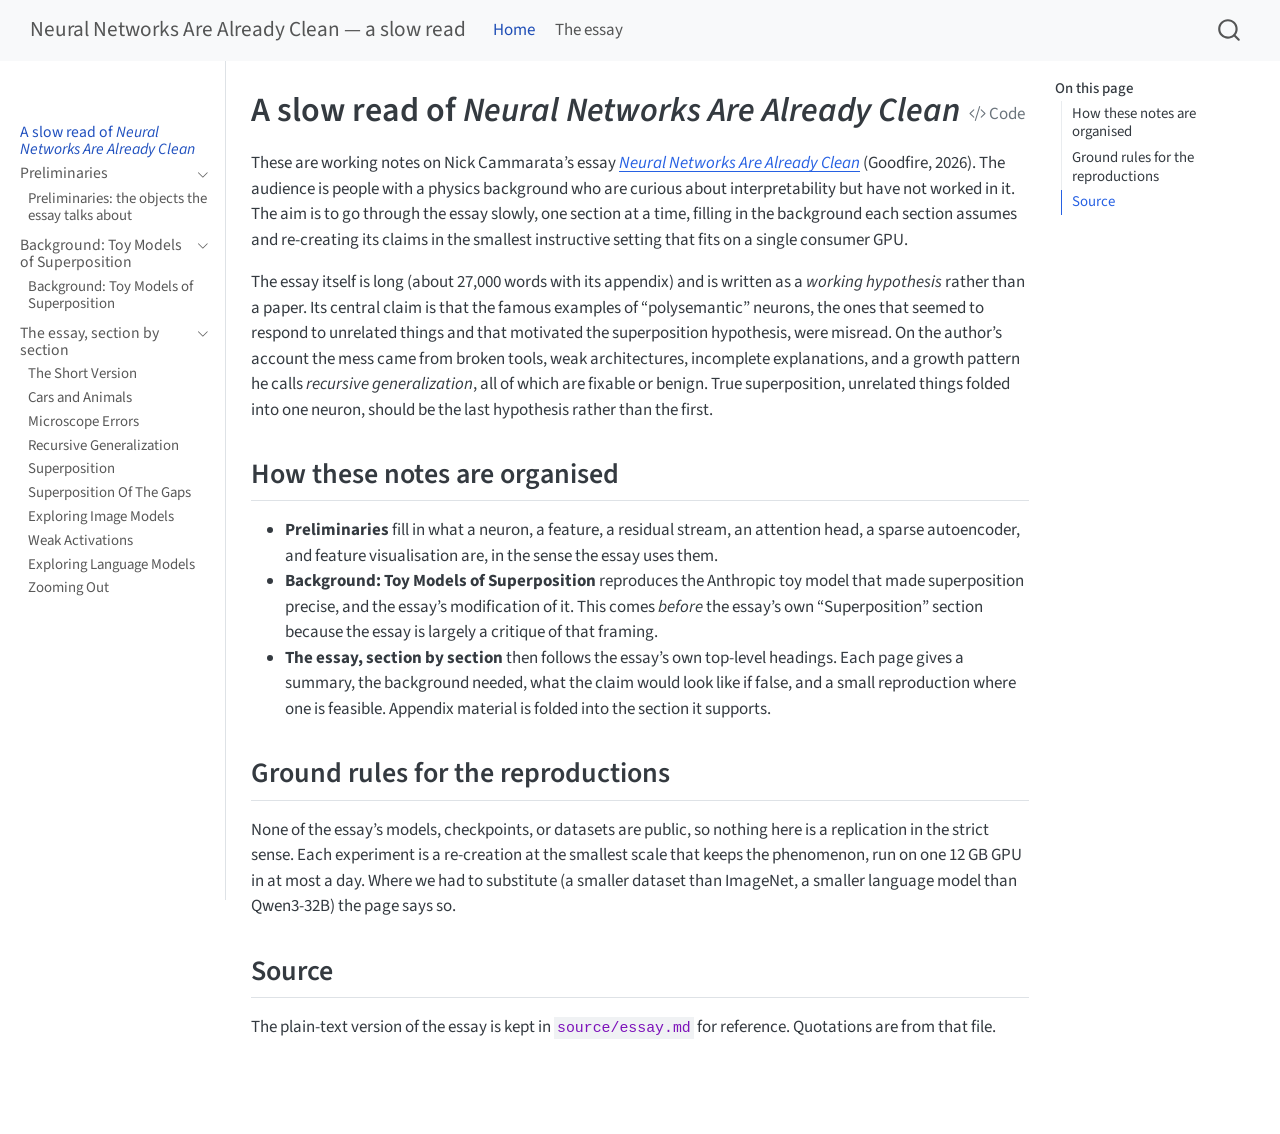
==== index.html @ 5f305f11 "Built site for gh-pages" ====
<!DOCTYPE html>
<html xmlns="http://www.w3.org/1999/xhtml" lang="en" xml:lang="en"><head>

<meta charset="utf-8">
<meta name="generator" content="quarto-1.10.19">

<meta name="viewport" content="width=device-width, initial-scale=1.0, user-scalable=yes">


<title>A slow read of Neural Networks Are Already Clean – Neural Networks Are Already Clean — a slow read</title>
<style>
/* Default styles provided by pandoc.
** See https://pandoc.org/MANUAL.html#variables-for-html for config info.
*/
span.smallcaps{font-variant: small-caps;}
div.columns{display: flex; gap: 1.5em;}
div.column{flex: auto;}
@media screen {
div.columns{gap: min(4vw, 1.5em);}
div.column{overflow-x: auto;}
}
div.hanging-indent{margin-left: 1.5em; text-indent: -1.5em;}
ul.task-list{list-style: none;}
ul.task-list li input[type="checkbox"] {
  width: 0.8em;
  margin: 0 0.8em 0.2em -1em; /* quarto-specific, see https://github.com/quarto-dev/quarto-cli/issues/4556 */ 
  vertical-align: middle;
}
/* CSS for syntax highlighting */
html { -webkit-text-size-adjust: 100%; }
pre > code.sourceCode { white-space: pre; position: relative; }
pre > code.sourceCode > span { display: inline-block; line-height: 1.25; }
pre > code.sourceCode > span:empty { height: 1.2em; }
.sourceCode { overflow: visible; }
code.sourceCode > span { color: inherit; text-decoration: inherit; }
div.sourceCode { margin: 1em 0; }
pre.sourceCode { margin: 0; }
@media screen {
div.sourceCode { overflow: auto; }
}
@media print {
pre > code.sourceCode { white-space: pre-wrap; }
pre > code.sourceCode > span { text-indent: -5em; padding-left: 5em; }
}
pre.numberSource code
  { counter-reset: source-line 0; }
pre.numberSource code > span
  { position: relative; left: -4em; counter-increment: source-line; }
pre.numberSource code > span > a:first-child::before
  { content: counter(source-line);
    position: relative; left: -1em; text-align: right; vertical-align: baseline;
    border: none; display: inline-block;
    -webkit-touch-callout: none; -webkit-user-select: none;
    -khtml-user-select: none; -moz-user-select: none;
    -ms-user-select: none; user-select: none;
    padding: 0 4px; width: 4em;
  }
pre.numberSource { margin-left: 3em;  padding-left: 4px; }
div.sourceCode
  {   }
@media screen {
pre > code.sourceCode > span > a:first-child::before { text-decoration: underline; }
}
</style>


<script src="site_libs/quarto-nav/quarto-nav.js"></script>
<script src="site_libs/quarto-nav/headroom.min.js"></script>
<script src="site_libs/clipboard/clipboard.min.js"></script>
<script src="site_libs/quarto-search/autocomplete.umd.js"></script>
<script src="site_libs/quarto-search/fuse.min.js"></script>
<script src="site_libs/quarto-search/quarto-search.js"></script>
<meta name="quarto:offset" content="./">
<script src="site_libs/quarto-html/quarto.js" type="module"></script>
<script src="site_libs/quarto-html/tabsets/tabsets.js" type="module"></script>
<script src="site_libs/quarto-html/popper.min.js"></script>
<script src="site_libs/quarto-html/tippy.umd.min.js"></script>
<script src="site_libs/quarto-html/anchor.min.js"></script>
<link href="site_libs/quarto-html/tippy.css" rel="stylesheet">
<link href="site_libs/quarto-html/quarto-syntax-highlighting-bf27225e3a48a9273f3daa8f8e829971.css" rel="stylesheet" id="quarto-text-highlighting-styles">
<script src="site_libs/bootstrap/bootstrap.min.js"></script>
<link href="site_libs/bootstrap/bootstrap-icons.css" rel="stylesheet">
<link href="site_libs/bootstrap/bootstrap-27d0aecb2de0abaf2c1b0e6b7abd202f.min.css" rel="stylesheet" append-hash="true" id="quarto-bootstrap" data-mode="light">
<script id="quarto-search-options" type="application/json">{
  "location": "navbar",
  "copy-button": false,
  "collapse-after": 3,
  "panel-placement": "end",
  "type": "overlay",
  "limit": 50,
  "keyboard-shortcut": [
    "f",
    "/",
    "s"
  ],
  "show-item-context": false,
  "language": {
    "search-no-results-text": "No results",
    "search-matching-documents-text": "matching documents",
    "search-copy-link-title": "Copy link to search",
    "search-hide-matches-text": "Hide additional matches",
    "search-more-match-text": "more match in this document",
    "search-more-matches-text": "more matches in this document",
    "search-clear-button-title": "Clear",
    "search-text-placeholder": "",
    "search-detached-cancel-button-title": "Cancel",
    "search-submit-button-title": "Submit",
    "search-label": "Search"
  }
}</script>


</head>

<body class="nav-sidebar docked nav-fixed quarto-light">

<div id="quarto-search-results"></div>
  <header id="quarto-header" class="headroom fixed-top">
    <nav class="navbar navbar-expand-lg " data-bs-theme="dark">
      <div class="navbar-container container-fluid">
      <div class="navbar-brand-container mx-auto">
    <a class="navbar-brand" href="./index.html">
    <span class="navbar-title">Neural Networks Are Already Clean — a slow read</span>
    </a>
  </div>
            <div id="quarto-search" class="" title="Search"></div>
          <button class="navbar-toggler" type="button" data-bs-toggle="collapse" data-bs-target="#navbarCollapse" aria-controls="navbarCollapse" role="menu" aria-expanded="false" aria-label="Toggle navigation" onclick="if (window.quartoToggleHeadroom) { window.quartoToggleHeadroom(); }">
  <span class="navbar-toggler-icon"></span>
</button>
          <div class="collapse navbar-collapse" id="navbarCollapse">
            <ul class="navbar-nav navbar-nav-scroll me-auto">
  <li class="nav-item">
    <a class="nav-link active" href="./index.html" aria-current="page"> 
<span class="menu-text">Home</span></a>
  </li>  
  <li class="nav-item">
    <a class="nav-link" href="https://already-clean.goodfire.com/"> 
<span class="menu-text">The essay</span></a>
  </li>  
</ul>
          </div> <!-- /navcollapse -->
            <div class="quarto-navbar-tools">
</div>
      </div> <!-- /container-fluid -->
    </nav>
  <nav class="quarto-secondary-nav">
    <div class="container-fluid d-flex">
      <button type="button" class="quarto-btn-toggle btn" data-bs-toggle="collapse" role="button" data-bs-target=".quarto-sidebar-collapse-item" aria-controls="quarto-sidebar" aria-expanded="false" aria-label="Toggle sidebar navigation" onclick="if (window.quartoToggleHeadroom) { window.quartoToggleHeadroom(); }">
        <i class="bi bi-layout-text-sidebar-reverse"></i>
      </button>
        <nav class="quarto-page-breadcrumbs" aria-label="breadcrumb"><ol class="breadcrumb"><li class="breadcrumb-item"><a href="./index.html">A slow read of <em>Neural Networks Are Already Clean</em></a></li></ol></nav>
        <a class="flex-grow-1" role="navigation" data-bs-toggle="collapse" data-bs-target=".quarto-sidebar-collapse-item" aria-controls="quarto-sidebar" aria-expanded="false" aria-label="Toggle sidebar navigation" onclick="if (window.quartoToggleHeadroom) { window.quartoToggleHeadroom(); }">      
        </a>
      <button type="button" class="btn quarto-search-button" aria-label="Search" onclick="window.quartoOpenSearch();">
        <i class="bi bi-search"></i>
      </button>
    </div>
  </nav>
</header>
<!-- content -->
<div id="quarto-content" class="quarto-container page-columns page-rows-contents page-layout-article page-navbar">
<!-- sidebar -->
  <nav id="quarto-sidebar" class="sidebar collapse collapse-horizontal quarto-sidebar-collapse-item sidebar-navigation docked overflow-auto">
        <div class="mt-2 flex-shrink-0 align-items-center">
        <div class="sidebar-search">
        <div id="quarto-search" class="" title="Search"></div>
        </div>
        </div>
    <div class="sidebar-menu-container"> 
    <ul class="list-unstyled mt-1">
        <li class="sidebar-item">
  <div class="sidebar-item-container"> 
  <a href="./index.html" class="sidebar-item-text sidebar-link active">
 <span class="menu-text">A slow read of <em>Neural Networks Are Already Clean</em></span></a>
  </div>
</li>
        <li class="sidebar-item sidebar-item-section">
      <div class="sidebar-item-container"> 
            <a class="sidebar-item-text sidebar-link text-start" data-bs-toggle="collapse" data-bs-target="#quarto-sidebar-section-1" role="navigation" aria-expanded="true">
 <span class="menu-text">Preliminaries</span></a>
          <a class="sidebar-item-toggle text-start" data-bs-toggle="collapse" data-bs-target="#quarto-sidebar-section-1" role="navigation" aria-expanded="true" aria-label="Toggle section">
            <i class="bi bi-chevron-right ms-2"></i>
          </a> 
      </div>
      <ul id="quarto-sidebar-section-1" class="collapse list-unstyled sidebar-section depth1 show">  
          <li class="sidebar-item">
  <div class="sidebar-item-container"> 
  <a href="./00-preliminaries/index.html" class="sidebar-item-text sidebar-link">
 <span class="menu-text">Preliminaries: the objects the essay talks about</span></a>
  </div>
</li>
      </ul>
  </li>
        <li class="sidebar-item sidebar-item-section">
      <div class="sidebar-item-container"> 
            <a class="sidebar-item-text sidebar-link text-start" data-bs-toggle="collapse" data-bs-target="#quarto-sidebar-section-2" role="navigation" aria-expanded="true">
 <span class="menu-text">Background: Toy Models of Superposition</span></a>
          <a class="sidebar-item-toggle text-start" data-bs-toggle="collapse" data-bs-target="#quarto-sidebar-section-2" role="navigation" aria-expanded="true" aria-label="Toggle section">
            <i class="bi bi-chevron-right ms-2"></i>
          </a> 
      </div>
      <ul id="quarto-sidebar-section-2" class="collapse list-unstyled sidebar-section depth1 show">  
          <li class="sidebar-item">
  <div class="sidebar-item-container"> 
  <a href="./01-toy-models-of-superposition/index.html" class="sidebar-item-text sidebar-link">
 <span class="menu-text">Background: Toy Models of Superposition</span></a>
  </div>
</li>
      </ul>
  </li>
        <li class="sidebar-item sidebar-item-section">
      <div class="sidebar-item-container"> 
            <a class="sidebar-item-text sidebar-link text-start" data-bs-toggle="collapse" data-bs-target="#quarto-sidebar-section-3" role="navigation" aria-expanded="true">
 <span class="menu-text">The essay, section by section</span></a>
          <a class="sidebar-item-toggle text-start" data-bs-toggle="collapse" data-bs-target="#quarto-sidebar-section-3" role="navigation" aria-expanded="true" aria-label="Toggle section">
            <i class="bi bi-chevron-right ms-2"></i>
          </a> 
      </div>
      <ul id="quarto-sidebar-section-3" class="collapse list-unstyled sidebar-section depth1 show">  
          <li class="sidebar-item">
  <div class="sidebar-item-container"> 
  <a href="./02-the-short-version/index.html" class="sidebar-item-text sidebar-link">
 <span class="menu-text">The Short Version</span></a>
  </div>
</li>
          <li class="sidebar-item">
  <div class="sidebar-item-container"> 
  <a href="./03-cars-and-animals/index.html" class="sidebar-item-text sidebar-link">
 <span class="menu-text">Cars and Animals</span></a>
  </div>
</li>
          <li class="sidebar-item">
  <div class="sidebar-item-container"> 
  <a href="./04-microscope-errors/index.html" class="sidebar-item-text sidebar-link">
 <span class="menu-text">Microscope Errors</span></a>
  </div>
</li>
          <li class="sidebar-item">
  <div class="sidebar-item-container"> 
  <a href="./05-recursive-generalization/index.html" class="sidebar-item-text sidebar-link">
 <span class="menu-text">Recursive Generalization</span></a>
  </div>
</li>
          <li class="sidebar-item">
  <div class="sidebar-item-container"> 
  <a href="./06-superposition/index.html" class="sidebar-item-text sidebar-link">
 <span class="menu-text">Superposition</span></a>
  </div>
</li>
          <li class="sidebar-item">
  <div class="sidebar-item-container"> 
  <a href="./07-superposition-of-the-gaps/index.html" class="sidebar-item-text sidebar-link">
 <span class="menu-text">Superposition Of The Gaps</span></a>
  </div>
</li>
          <li class="sidebar-item">
  <div class="sidebar-item-container"> 
  <a href="./08-exploring-image-models/index.html" class="sidebar-item-text sidebar-link">
 <span class="menu-text">Exploring Image Models</span></a>
  </div>
</li>
          <li class="sidebar-item">
  <div class="sidebar-item-container"> 
  <a href="./09-weak-activations/index.html" class="sidebar-item-text sidebar-link">
 <span class="menu-text">Weak Activations</span></a>
  </div>
</li>
          <li class="sidebar-item">
  <div class="sidebar-item-container"> 
  <a href="./10-exploring-language-models/index.html" class="sidebar-item-text sidebar-link">
 <span class="menu-text">Exploring Language Models</span></a>
  </div>
</li>
          <li class="sidebar-item">
  <div class="sidebar-item-container"> 
  <a href="./11-zooming-out/index.html" class="sidebar-item-text sidebar-link">
 <span class="menu-text">Zooming Out</span></a>
  </div>
</li>
      </ul>
  </li>
    </ul>
    </div>
</nav>
<div id="quarto-sidebar-glass" class="quarto-sidebar-collapse-item" data-bs-toggle="collapse" data-bs-target=".quarto-sidebar-collapse-item"></div>
<!-- margin-sidebar -->
    <div id="quarto-margin-sidebar" class="sidebar margin-sidebar">
        <nav id="TOC" role="doc-toc" class="toc-active">
    <h2 id="toc-title">On this page</h2>
   
  <ul>
  <li><a href="#how-these-notes-are-organised" id="toc-how-these-notes-are-organised" class="nav-link active" data-scroll-target="#how-these-notes-are-organised">How these notes are organised</a></li>
  <li><a href="#ground-rules-for-the-reproductions" id="toc-ground-rules-for-the-reproductions" class="nav-link" data-scroll-target="#ground-rules-for-the-reproductions">Ground rules for the reproductions</a></li>
  <li><a href="#source" id="toc-source" class="nav-link" data-scroll-target="#source">Source</a></li>
  </ul>
</nav>
    </div>
<!-- main -->
<main class="content" id="quarto-document-content">

<header id="title-block-header" class="quarto-title-block default">
<div class="quarto-title">
<div class="quarto-title-block"><div><h1 class="title">A slow read of <em>Neural Networks Are Already Clean</em></h1><button type="button" class="btn code-tools-button" id="quarto-code-tools-source"><i class="bi"></i> Code</button></div></div>
</div>



<div class="quarto-title-meta">

    
  
    
  </div>
  


</header>


<p>These are working notes on Nick Cammarata’s essay <a href="https://already-clean.goodfire.com/"><em>Neural Networks Are Already Clean</em></a> (Goodfire, 2026). The audience is people with a physics background who are curious about interpretability but have not worked in it. The aim is to go through the essay slowly, one section at a time, filling in the background each section assumes and re-creating its claims in the smallest instructive setting that fits on a single consumer GPU.</p>
<p>The essay itself is long (about 27,000 words with its appendix) and is written as a <em>working hypothesis</em> rather than a paper. Its central claim is that the famous examples of “polysemantic” neurons, the ones that seemed to respond to unrelated things and that motivated the superposition hypothesis, were misread. On the author’s account the mess came from broken tools, weak architectures, incomplete explanations, and a growth pattern he calls <em>recursive generalization</em>, all of which are fixable or benign. True superposition, unrelated things folded into one neuron, should be the last hypothesis rather than the first.</p>
<section id="how-these-notes-are-organised" class="level2">
<h2 class="anchored" data-anchor-id="how-these-notes-are-organised">How these notes are organised</h2>
<ul>
<li><strong>Preliminaries</strong> fill in what a neuron, a feature, a residual stream, an attention head, a sparse autoencoder, and feature visualisation are, in the sense the essay uses them.</li>
<li><strong>Background: Toy Models of Superposition</strong> reproduces the Anthropic toy model that made superposition precise, and the essay’s modification of it. This comes <em>before</em> the essay’s own “Superposition” section because the essay is largely a critique of that framing.</li>
<li><strong>The essay, section by section</strong> then follows the essay’s own top-level headings. Each page gives a summary, the background needed, what the claim would look like if false, and a small reproduction where one is feasible. Appendix material is folded into the section it supports.</li>
</ul>
</section>
<section id="ground-rules-for-the-reproductions" class="level2">
<h2 class="anchored" data-anchor-id="ground-rules-for-the-reproductions">Ground rules for the reproductions</h2>
<p>None of the essay’s models, checkpoints, or datasets are public, so nothing here is a replication in the strict sense. Each experiment is a re-creation at the smallest scale that keeps the phenomenon, run on one 12 GB GPU in at most a day. Where we had to substitute (a smaller dataset than ImageNet, a smaller language model than Qwen3-32B) the page says so.</p>
</section>
<section id="source" class="level2">
<h2 class="anchored" data-anchor-id="source">Source</h2>
<p>The plain-text version of the essay is kept in <code>source/essay.md</code> for reference. Quotations are from that file.</p>


<!-- -->

</section>

</main> <!-- /main -->
<script id="quarto-html-after-body" type="application/javascript">
  window.document.addEventListener("DOMContentLoaded", function (event) {
    const icon = "";
    const anchorJS = new window.AnchorJS();
    anchorJS.options = {
      placement: 'right',
      icon: icon
    };
    anchorJS.add('.anchored');
    const isCodeAnnotation = (el) => {
      for (const clz of el.classList) {
        if (clz.startsWith('code-annotation-')) {                     
          return true;
        }
      }
      return false;
    }
    const onCopySuccess = function(e) {
      // button target
      const button = e.trigger;
      // don't keep focus
      button.blur();
      // flash "checked"
      button.classList.add('code-copy-button-checked');
      var currentTitle = button.getAttribute("title");
      button.setAttribute("title", "Copied!");
      let tooltip;
      if (window.bootstrap) {
        button.setAttribute("data-bs-toggle", "tooltip");
        button.setAttribute("data-bs-placement", "left");
        button.setAttribute("data-bs-title", "Copied!");
        tooltip = new bootstrap.Tooltip(button, 
          { trigger: "manual", 
            customClass: "code-copy-button-tooltip",
            offset: [0, -8]});
        tooltip.show();    
      }
      setTimeout(function() {
        if (tooltip) {
          tooltip.hide();
          button.removeAttribute("data-bs-title");
          button.removeAttribute("data-bs-toggle");
          button.removeAttribute("data-bs-placement");
        }
        button.setAttribute("title", currentTitle);
        button.classList.remove('code-copy-button-checked');
      }, 1000);
      // clear code selection
      e.clearSelection();
    }
    const getTextToCopy = function(trigger) {
      const outerScaffold = trigger.parentElement.cloneNode(true);
      const codeEl = outerScaffold.querySelector('code');
      for (const childEl of codeEl.children) {
        if (isCodeAnnotation(childEl)) {
          childEl.remove();
        }
      }
      return codeEl.innerText;
    }
    const clipboard = new window.ClipboardJS('.code-copy-button:not([data-in-quarto-modal])', {
      text: getTextToCopy
    });
    clipboard.on('success', onCopySuccess);
    if (window.document.getElementById('quarto-embedded-source-code-modal')) {
      const clipboardModal = new window.ClipboardJS('.code-copy-button[data-in-quarto-modal]', {
        text: getTextToCopy,
        container: window.document.getElementById('quarto-embedded-source-code-modal')
      });
      clipboardModal.on('success', onCopySuccess);
    }
    const viewSource = window.document.getElementById('quarto-view-source') ||
                       window.document.getElementById('quarto-code-tools-source');
    if (viewSource) {
      const sourceUrl = viewSource.getAttribute("data-quarto-source-url");
      viewSource.addEventListener("click", function(e) {
        if (sourceUrl) {
          // rstudio viewer pane
          if (/\bcapabilities=\b/.test(window.location)) {
            window.open(sourceUrl);
          } else {
            window.location.href = sourceUrl;
          }
        } else {
          const modal = new bootstrap.Modal(document.getElementById('quarto-embedded-source-code-modal'));
          modal.show();
        }
        return false;
      });
    }
    function toggleCodeHandler(show) {
      return function(e) {
        const cellDetails = window.document.querySelectorAll(".cell details.code-fold");
        for (let i=0; i<cellDetails.length; i++) {
          const details = cellDetails[i];
          if (show) {
            details.open = true;
          } else {
            details.removeAttribute("open");
          }
        }
        const cellCodeDivs = window.document.querySelectorAll(".cell div.sourceCode.cell-code");
        const fromCls = show ? "hidden" : "unhidden";
        const toCls = show ? "unhidden" : "hidden";
        for (let i=0; i<cellCodeDivs.length; i++) {
          const codeDiv = cellCodeDivs[i];
          if (codeDiv.classList.contains(fromCls)) {
            codeDiv.classList.remove(fromCls);
            codeDiv.classList.add(toCls);
          } 
        }
        return false;
      }
    }
    const hideAllCode = window.document.getElementById("quarto-hide-all-code");
    if (hideAllCode) {
      hideAllCode.addEventListener("click", toggleCodeHandler(false));
    }
    const showAllCode = window.document.getElementById("quarto-show-all-code");
    if (showAllCode) {
      showAllCode.addEventListener("click", toggleCodeHandler(true));
    }
      var localhostRegex = new RegExp(/^(?:http|https):\/\/localhost\:?[0-9]*\//);
      var mailtoRegex = new RegExp(/^mailto:/);
        var filterRegex = new RegExp("https:\/\/physicsmonkey\.github\.io\/neurons-clean\/");
      var isInternal = (href) => {
          return filterRegex.test(href) || localhostRegex.test(href) || mailtoRegex.test(href);
      }
      // Inspect non-navigation links and adorn them if external
     var links = window.document.querySelectorAll('a[href]:not(.nav-link):not(.navbar-brand):not(.toc-action):not(.sidebar-link):not(.sidebar-item-toggle):not(.pagination-link):not(.no-external):not([aria-hidden]):not(.dropdown-item):not(.quarto-navigation-tool):not(.about-link)');
      for (var i=0; i<links.length; i++) {
        const link = links[i];
        if (!isInternal(link.href)) {
          // undo the damage that might have been done by quarto-nav.js in the case of
          // links that we want to consider external
          if (link.dataset.originalHref !== undefined) {
            link.href = link.dataset.originalHref;
          }
        }
      }
    function tippyHover(el, contentFn, onTriggerFn, onUntriggerFn) {
      const config = {
        allowHTML: true,
        maxWidth: 500,
        delay: 100,
        arrow: false,
        appendTo: function(el) {
            return el.parentElement;
        },
        interactive: true,
        interactiveBorder: 10,
        theme: 'quarto',
        placement: 'bottom-start',
      };
      if (contentFn) {
        config.content = contentFn;
      }
      if (onTriggerFn) {
        config.onTrigger = onTriggerFn;
      }
      if (onUntriggerFn) {
        config.onUntrigger = onUntriggerFn;
      }
      window.tippy(el, config); 
    }
    const noterefs = window.document.querySelectorAll('a[role="doc-noteref"]');
    for (var i=0; i<noterefs.length; i++) {
      const ref = noterefs[i];
      tippyHover(ref, function() {
        // use id or data attribute instead here
        let href = ref.getAttribute('data-footnote-href') || ref.getAttribute('href');
        try { href = new URL(href).hash; } catch {}
        const id = href.replace(/^#\/?/, "");
        const note = window.document.getElementById(id);
        if (note) {
          return note.innerHTML;
        } else {
          return "";
        }
      });
    }
    const xrefs = window.document.querySelectorAll('a.quarto-xref');
    const processXRef = (id, note) => {
      // Strip column container classes
      const stripColumnClz = (el) => {
        el.classList.remove("page-full", "page-columns");
        if (el.children) {
          for (const child of el.children) {
            stripColumnClz(child);
          }
        }
      }
      stripColumnClz(note)
      if (id === null || id.startsWith('sec-')) {
        // Special case sections, only their first couple elements
        const container = document.createElement("div");
        if (note.children && note.children.length > 2) {
          container.appendChild(note.children[0].cloneNode(true));
          for (let i = 1; i < note.children.length; i++) {
            const child = note.children[i];
            if (child.tagName === "P" && child.innerText === "") {
              continue;
            } else {
              container.appendChild(child.cloneNode(true));
              break;
            }
          }
          if (window.Quarto?.typesetMath) {
            window.Quarto.typesetMath(container);
          }
          return container.innerHTML
        } else {
          if (window.Quarto?.typesetMath) {
            window.Quarto.typesetMath(note);
          }
          return note.innerHTML;
        }
      } else {
        // Remove any anchor links if they are present
        const anchorLink = note.querySelector('a.anchorjs-link');
        if (anchorLink) {
          anchorLink.remove();
        }
        if (window.Quarto?.typesetMath) {
          window.Quarto.typesetMath(note);
        }
        if (note.classList.contains("callout")) {
          return note.outerHTML;
        } else {
          return note.innerHTML;
        }
      }
    }
    for (var i=0; i<xrefs.length; i++) {
      const xref = xrefs[i];
      tippyHover(xref, undefined, function(instance) {
        instance.disable();
        let url = xref.getAttribute('href');
        let hash = undefined; 
        if (url.startsWith('#')) {
          hash = url;
        } else {
          try { hash = new URL(url).hash; } catch {}
        }
        if (hash) {
          const id = hash.replace(/^#\/?/, "");
          const note = window.document.getElementById(id);
          if (note !== null) {
            try {
              const html = processXRef(id, note.cloneNode(true));
              instance.setContent(html);
            } finally {
              instance.enable();
              instance.show();
            }
          } else {
            // See if we can fetch this
            fetch(url.split('#')[0])
            .then(res => res.text())
            .then(html => {
              const parser = new DOMParser();
              const htmlDoc = parser.parseFromString(html, "text/html");
              const note = htmlDoc.getElementById(id);
              if (note !== null) {
                const html = processXRef(id, note);
                instance.setContent(html);
              } 
            }).finally(() => {
              instance.enable();
              instance.show();
            });
          }
        } else {
          // See if we can fetch a full url (with no hash to target)
          // This is a special case and we should probably do some content thinning / targeting
          fetch(url)
          .then(res => res.text())
          .then(html => {
            const parser = new DOMParser();
            const htmlDoc = parser.parseFromString(html, "text/html");
            const note = htmlDoc.querySelector('main.content');
            if (note !== null) {
              // This should only happen for chapter cross references
              // (since there is no id in the URL)
              // remove the first header
              if (note.children.length > 0 && note.children[0].tagName === "HEADER") {
                note.children[0].remove();
              }
              const html = processXRef(null, note);
              instance.setContent(html);
            } 
          }).finally(() => {
            instance.enable();
            instance.show();
          });
        }
      }, function(instance) {
      });
    }
        let selectedAnnoteEl;
        const selectorForAnnotation = ( cell, annotation) => {
          let cellAttr = 'data-code-cell="' + cell + '"';
          let lineAttr = 'data-code-annotation="' +  annotation + '"';
          const selector = 'span[' + cellAttr + '][' + lineAttr + ']';
          return selector;
        }
        const selectCodeLines = (annoteEl) => {
          const doc = window.document;
          const targetCell = annoteEl.getAttribute("data-target-cell");
          const targetAnnotation = annoteEl.getAttribute("data-target-annotation");
          const annoteSpan = window.document.querySelector(selectorForAnnotation(targetCell, targetAnnotation));
          const lines = annoteSpan.getAttribute("data-code-lines").split(",");
          const lineIds = lines.map((line) => {
            return targetCell + "-" + line;
          })
          let top = null;
          let height = null;
          let parent = null;
          if (lineIds.length > 0) {
              //compute the position of the single el (top and bottom and make a div)
              const el = window.document.getElementById(lineIds[0]);
              top = el.offsetTop;
              height = el.offsetHeight;
              parent = el.parentElement.parentElement;
            if (lineIds.length > 1) {
              const lastEl = window.document.getElementById(lineIds[lineIds.length - 1]);
              const bottom = lastEl.offsetTop + lastEl.offsetHeight;
              height = bottom - top;
            }
            if (top !== null && height !== null && parent !== null) {
              // cook up a div (if necessary) and position it 
              let div = window.document.getElementById("code-annotation-line-highlight");
              if (div === null) {
                div = window.document.createElement("div");
                div.setAttribute("id", "code-annotation-line-highlight");
                div.style.position = 'absolute';
                parent.appendChild(div);
              }
              div.style.top = top - 2 + "px";
              div.style.height = height + 4 + "px";
              div.style.left = 0;
              let gutterDiv = window.document.getElementById("code-annotation-line-highlight-gutter");
              if (gutterDiv === null) {
                gutterDiv = window.document.createElement("div");
                gutterDiv.setAttribute("id", "code-annotation-line-highlight-gutter");
                gutterDiv.style.position = 'absolute';
                const codeCell = window.document.getElementById(targetCell);
                const gutter = codeCell.querySelector('.code-annotation-gutter');
                gutter.appendChild(gutterDiv);
              }
              gutterDiv.style.top = top - 2 + "px";
              gutterDiv.style.height = height + 4 + "px";
            }
            selectedAnnoteEl = annoteEl;
          }
        };
        const unselectCodeLines = () => {
          const elementsIds = ["code-annotation-line-highlight", "code-annotation-line-highlight-gutter"];
          elementsIds.forEach((elId) => {
            const div = window.document.getElementById(elId);
            if (div) {
              div.remove();
            }
          });
          selectedAnnoteEl = undefined;
        };
          // Handle positioning of the toggle
      window.addEventListener(
        "resize",
        throttle(() => {
          elRect = undefined;
          if (selectedAnnoteEl) {
            selectCodeLines(selectedAnnoteEl);
          }
        }, 10)
      );
      function throttle(fn, ms) {
      let throttle = false;
      let timer;
        return (...args) => {
          if(!throttle) { // first call gets through
              fn.apply(this, args);
              throttle = true;
          } else { // all the others get throttled
              if(timer) clearTimeout(timer); // cancel #2
              timer = setTimeout(() => {
                fn.apply(this, args);
                timer = throttle = false;
              }, ms);
          }
        };
      }
        // Attach click handler to the DT
        const annoteDls = window.document.querySelectorAll('dt[data-target-cell]');
        for (const annoteDlNode of annoteDls) {
          annoteDlNode.addEventListener('click', (event) => {
            const clickedEl = event.target;
            if (clickedEl !== selectedAnnoteEl) {
              unselectCodeLines();
              const activeEl = window.document.querySelector('dt[data-target-cell].code-annotation-active');
              if (activeEl) {
                activeEl.classList.remove('code-annotation-active');
              }
              selectCodeLines(clickedEl);
              clickedEl.classList.add('code-annotation-active');
            } else {
              // Unselect the line
              unselectCodeLines();
              clickedEl.classList.remove('code-annotation-active');
            }
          });
        }
    const findCites = (el) => {
      const parentEl = el.parentElement;
      if (parentEl) {
        const cites = parentEl.dataset.cites;
        if (cites) {
          return {
            el,
            cites: cites.split(' ')
          };
        } else {
          return findCites(el.parentElement)
        }
      } else {
        return undefined;
      }
    };
    var bibliorefs = window.document.querySelectorAll('a[role="doc-biblioref"]');
    for (var i=0; i<bibliorefs.length; i++) {
      const ref = bibliorefs[i];
      const citeInfo = findCites(ref);
      if (citeInfo) {
        tippyHover(citeInfo.el, function() {
          var popup = window.document.createElement('div');
          citeInfo.cites.forEach(function(cite) {
            var citeDiv = window.document.createElement('div');
            citeDiv.classList.add('hanging-indent');
            citeDiv.classList.add('csl-entry');
            var biblioDiv = window.document.getElementById('ref-' + cite);
            if (biblioDiv) {
              citeDiv.innerHTML = biblioDiv.innerHTML;
            }
            popup.appendChild(citeDiv);
          });
          return popup.innerHTML;
        });
      }
    }
  });
  </script><div class="modal fade" id="quarto-embedded-source-code-modal" tabindex="-1" aria-labelledby="quarto-embedded-source-code-modal-label" aria-hidden="true"><div class="modal-dialog modal-dialog-scrollable"><div class="modal-content"><div class="modal-header"><h5 class="modal-title" id="quarto-embedded-source-code-modal-label">Source Code</h5><button class="btn-close" data-bs-dismiss="modal"></button></div><div class="modal-body"><div class="">
<div class="code-copy-outer-scaffold"><div class="sourceCode" id="cb1" data-shortcodes="false"><pre class="sourceCode markdown code-with-copy"><code class="sourceCode markdown"><span id="cb1-1"><a href="#cb1-1" aria-hidden="true" tabindex="-1"></a><span class="co">---</span></span>
<span id="cb1-2"><a href="#cb1-2" aria-hidden="true" tabindex="-1"></a><span class="an">title:</span><span class="co"> "A slow read of *Neural Networks Are Already Clean*"</span></span>
<span id="cb1-3"><a href="#cb1-3" aria-hidden="true" tabindex="-1"></a><span class="co">---</span></span>
<span id="cb1-4"><a href="#cb1-4" aria-hidden="true" tabindex="-1"></a></span>
<span id="cb1-5"><a href="#cb1-5" aria-hidden="true" tabindex="-1"></a>These are working notes on Nick Cammarata's essay</span>
<span id="cb1-6"><a href="#cb1-6" aria-hidden="true" tabindex="-1"></a><span class="co">[</span><span class="ot">*Neural Networks Are Already Clean*</span><span class="co">](https://already-clean.goodfire.com/)</span> (Goodfire, 2026).</span>
<span id="cb1-7"><a href="#cb1-7" aria-hidden="true" tabindex="-1"></a>The audience is people with a physics background who are curious about interpretability but</span>
<span id="cb1-8"><a href="#cb1-8" aria-hidden="true" tabindex="-1"></a>have not worked in it. The aim is to go through the essay slowly, one section at a time,</span>
<span id="cb1-9"><a href="#cb1-9" aria-hidden="true" tabindex="-1"></a>filling in the background each section assumes and re-creating its claims in the smallest</span>
<span id="cb1-10"><a href="#cb1-10" aria-hidden="true" tabindex="-1"></a>instructive setting that fits on a single consumer GPU.</span>
<span id="cb1-11"><a href="#cb1-11" aria-hidden="true" tabindex="-1"></a></span>
<span id="cb1-12"><a href="#cb1-12" aria-hidden="true" tabindex="-1"></a>The essay itself is long (about 27,000 words with its appendix) and is written as a</span>
<span id="cb1-13"><a href="#cb1-13" aria-hidden="true" tabindex="-1"></a>*working hypothesis* rather than a paper. Its central claim is that the famous examples of</span>
<span id="cb1-14"><a href="#cb1-14" aria-hidden="true" tabindex="-1"></a>"polysemantic" neurons, the ones that seemed to respond to unrelated things and that motivated</span>
<span id="cb1-15"><a href="#cb1-15" aria-hidden="true" tabindex="-1"></a>the superposition hypothesis, were misread. On the author's account the mess came from broken</span>
<span id="cb1-16"><a href="#cb1-16" aria-hidden="true" tabindex="-1"></a>tools, weak architectures, incomplete explanations, and a growth pattern he calls</span>
<span id="cb1-17"><a href="#cb1-17" aria-hidden="true" tabindex="-1"></a>*recursive generalization*, all of which are fixable or benign. True superposition, unrelated</span>
<span id="cb1-18"><a href="#cb1-18" aria-hidden="true" tabindex="-1"></a>things folded into one neuron, should be the last hypothesis rather than the first.</span>
<span id="cb1-19"><a href="#cb1-19" aria-hidden="true" tabindex="-1"></a></span>
<span id="cb1-20"><a href="#cb1-20" aria-hidden="true" tabindex="-1"></a><span class="fu">## How these notes are organised</span></span>
<span id="cb1-21"><a href="#cb1-21" aria-hidden="true" tabindex="-1"></a></span>
<span id="cb1-22"><a href="#cb1-22" aria-hidden="true" tabindex="-1"></a><span class="ss">- </span>**Preliminaries** fill in what a neuron, a feature, a residual stream, an attention head, a</span>
<span id="cb1-23"><a href="#cb1-23" aria-hidden="true" tabindex="-1"></a>  sparse autoencoder, and feature visualisation are, in the sense the essay uses them.</span>
<span id="cb1-24"><a href="#cb1-24" aria-hidden="true" tabindex="-1"></a><span class="ss">- </span>**Background: Toy Models of Superposition** reproduces the Anthropic toy model that made</span>
<span id="cb1-25"><a href="#cb1-25" aria-hidden="true" tabindex="-1"></a>  superposition precise, and the essay's modification of it. This comes *before* the essay's</span>
<span id="cb1-26"><a href="#cb1-26" aria-hidden="true" tabindex="-1"></a>  own "Superposition" section because the essay is largely a critique of that framing.</span>
<span id="cb1-27"><a href="#cb1-27" aria-hidden="true" tabindex="-1"></a><span class="ss">- </span>**The essay, section by section** then follows the essay's own top-level headings. Each</span>
<span id="cb1-28"><a href="#cb1-28" aria-hidden="true" tabindex="-1"></a>  page gives a summary, the background needed, what the claim would look like if false, and a</span>
<span id="cb1-29"><a href="#cb1-29" aria-hidden="true" tabindex="-1"></a>  small reproduction where one is feasible. Appendix material is folded into the section it</span>
<span id="cb1-30"><a href="#cb1-30" aria-hidden="true" tabindex="-1"></a>  supports.</span>
<span id="cb1-31"><a href="#cb1-31" aria-hidden="true" tabindex="-1"></a></span>
<span id="cb1-32"><a href="#cb1-32" aria-hidden="true" tabindex="-1"></a><span class="fu">## Ground rules for the reproductions</span></span>
<span id="cb1-33"><a href="#cb1-33" aria-hidden="true" tabindex="-1"></a></span>
<span id="cb1-34"><a href="#cb1-34" aria-hidden="true" tabindex="-1"></a>None of the essay's models, checkpoints, or datasets are public, so nothing here is a</span>
<span id="cb1-35"><a href="#cb1-35" aria-hidden="true" tabindex="-1"></a>replication in the strict sense. Each experiment is a re-creation at the smallest scale</span>
<span id="cb1-36"><a href="#cb1-36" aria-hidden="true" tabindex="-1"></a>that keeps the phenomenon, run on one 12 GB GPU in at most a day. Where we had to substitute</span>
<span id="cb1-37"><a href="#cb1-37" aria-hidden="true" tabindex="-1"></a>(a smaller dataset than ImageNet, a smaller language model than Qwen3-32B) the page says so.</span>
<span id="cb1-38"><a href="#cb1-38" aria-hidden="true" tabindex="-1"></a></span>
<span id="cb1-39"><a href="#cb1-39" aria-hidden="true" tabindex="-1"></a><span class="fu">## Source</span></span>
<span id="cb1-40"><a href="#cb1-40" aria-hidden="true" tabindex="-1"></a></span>
<span id="cb1-41"><a href="#cb1-41" aria-hidden="true" tabindex="-1"></a>The plain-text version of the essay is kept in <span class="in">`source/essay.md`</span> for reference. Quotations</span>
<span id="cb1-42"><a href="#cb1-42" aria-hidden="true" tabindex="-1"></a>are from that file.</span></code></pre></div><button title="Copy to Clipboard" class="code-copy-button" data-in-quarto-modal=""><i class="bi"></i></button></div>
</div></div></div></div></div>
</div> <!-- /content -->




</body></html>
---- site_libs/quarto-html/tippy.css ----
.tippy-box[data-animation=fade][data-state=hidden]{opacity:0}[data-tippy-root]{max-width:calc(100vw - 10px)}.tippy-box{position:relative;background-color:#333;color:#fff;border-radius:4px;font-size:14px;line-height:1.4;white-space:normal;outline:0;transition-property:transform,visibility,opacity}.tippy-box[data-placement^=top]>.tippy-arrow{bottom:0}.tippy-box[data-placement^=top]>.tippy-arrow:before{bottom:-7px;left:0;border-width:8px 8px 0;border-top-color:initial;transform-origin:center top}.tippy-box[data-placement^=bottom]>.tippy-arrow{top:0}.tippy-box[data-placement^=bottom]>.tippy-arrow:before{top:-7px;left:0;border-width:0 8px 8px;border-bottom-color:initial;transform-origin:center bottom}.tippy-box[data-placement^=left]>.tippy-arrow{right:0}.tippy-box[data-placement^=left]>.tippy-arrow:before{border-width:8px 0 8px 8px;border-left-color:initial;right:-7px;transform-origin:center left}.tippy-box[data-placement^=right]>.tippy-arrow{left:0}.tippy-box[data-placement^=right]>.tippy-arrow:before{left:-7px;border-width:8px 8px 8px 0;border-right-color:initial;transform-origin:center right}.tippy-box[data-inertia][data-state=visible]{transition-timing-function:cubic-bezier(.54,1.5,.38,1.11)}.tippy-arrow{width:16px;height:16px;color:#333}.tippy-arrow:before{content:"";position:absolute;border-color:transparent;border-style:solid}.tippy-content{position:relative;padding:5px 9px;z-index:1}
---- site_libs/quarto-html/quarto-syntax-highlighting-bf27225e3a48a9273f3daa8f8e829971.css ----
/* quarto syntax highlight colors */
:root {
  --quarto-hl-ot-color: #003B4F;
  --quarto-hl-at-color: #657422;
  --quarto-hl-ss-color: #20794D;
  --quarto-hl-an-color: #5E5E5E;
  --quarto-hl-fu-color: #4758AB;
  --quarto-hl-st-color: #20794D;
  --quarto-hl-cf-color: #003B4F;
  --quarto-hl-op-color: #5E5E5E;
  --quarto-hl-er-color: #AD0000;
  --quarto-hl-bn-color: #AD0000;
  --quarto-hl-al-color: #AD0000;
  --quarto-hl-va-color: #111111;
  --quarto-hl-bu-color: inherit;
  --quarto-hl-ex-color: inherit;
  --quarto-hl-pp-color: #AD0000;
  --quarto-hl-in-color: #5E5E5E;
  --quarto-hl-vs-color: #20794D;
  --quarto-hl-wa-color: #5E5E5E;
  --quarto-hl-do-color: #5E5E5E;
  --quarto-hl-im-color: #00769E;
  --quarto-hl-ch-color: #20794D;
  --quarto-hl-dt-color: #AD0000;
  --quarto-hl-fl-color: #AD0000;
  --quarto-hl-co-color: #5E5E5E;
  --quarto-hl-cv-color: #5E5E5E;
  --quarto-hl-cn-color: #8f5902;
  --quarto-hl-sc-color: #5E5E5E;
  --quarto-hl-dv-color: #AD0000;
  --quarto-hl-kw-color: #003B4F;
}

/* other quarto variables */
:root {
  --quarto-font-monospace: SFMono-Regular, Menlo, Monaco, Consolas, "Liberation Mono", "Courier New", monospace;
}

/* syntax highlight based on Pandoc's rules */
pre > code.sourceCode > span {
  color: #003B4F;
}

code.sourceCode > span {
  color: #003B4F;
}

div.sourceCode,
div.sourceCode pre.sourceCode {
  color: #003B4F;
}

/* Normal */
code span {
  color: #003B4F;
}

/* Alert */
code span.al {
  color: #AD0000;
  font-style: inherit;
}

/* Annotation */
code span.an {
  color: #5E5E5E;
  font-style: inherit;
}

/* Attribute */
code span.at {
  color: #657422;
  font-style: inherit;
}

/* BaseN */
code span.bn {
  color: #AD0000;
  font-style: inherit;
}

/* BuiltIn */
code span.bu {
  font-style: inherit;
}

/* ControlFlow */
code span.cf {
  color: #003B4F;
  font-weight: bold;
  font-style: inherit;
}

/* Char */
code span.ch {
  color: #20794D;
  font-style: inherit;
}

/* Constant */
code span.cn {
  color: #8f5902;
  font-style: inherit;
}

/* Comment */
code span.co {
  color: #5E5E5E;
  font-style: inherit;
}

/* CommentVar */
code span.cv {
  color: #5E5E5E;
  font-style: italic;
}

/* Documentation */
code span.do {
  color: #5E5E5E;
  font-style: italic;
}

/* DataType */
code span.dt {
  color: #AD0000;
  font-style: inherit;
}

/* DecVal */
code span.dv {
  color: #AD0000;
  font-style: inherit;
}

/* Error */
code span.er {
  color: #AD0000;
  font-style: inherit;
}

/* Extension */
code span.ex {
  font-style: inherit;
}

/* Float */
code span.fl {
  color: #AD0000;
  font-style: inherit;
}

/* Function */
code span.fu {
  color: #4758AB;
  font-style: inherit;
}

/* Import */
code span.im {
  color: #00769E;
  font-style: inherit;
}

/* Information */
code span.in {
  color: #5E5E5E;
  font-style: inherit;
}

/* Keyword */
code span.kw {
  color: #003B4F;
  font-weight: bold;
  font-style: inherit;
}

/* Operator */
code span.op {
  color: #5E5E5E;
  font-style: inherit;
}

/* Other */
code span.ot {
  color: #003B4F;
  font-style: inherit;
}

/* Preprocessor */
code span.pp {
  color: #AD0000;
  font-style: inherit;
}

/* SpecialChar */
code span.sc {
  color: #5E5E5E;
  font-style: inherit;
}

/* SpecialString */
code span.ss {
  color: #20794D;
  font-style: inherit;
}

/* String */
code span.st {
  color: #20794D;
  font-style: inherit;
}

/* Variable */
code span.va {
  color: #111111;
  font-style: inherit;
}

/* VerbatimString */
code span.vs {
  color: #20794D;
  font-style: inherit;
}

/* Warning */
code span.wa {
  color: #5E5E5E;
  font-style: italic;
}

.prevent-inlining {
  content: "</";
}

/*# sourceMappingURL=8be38f48d34c45af72792cbd699585e7.css.map */
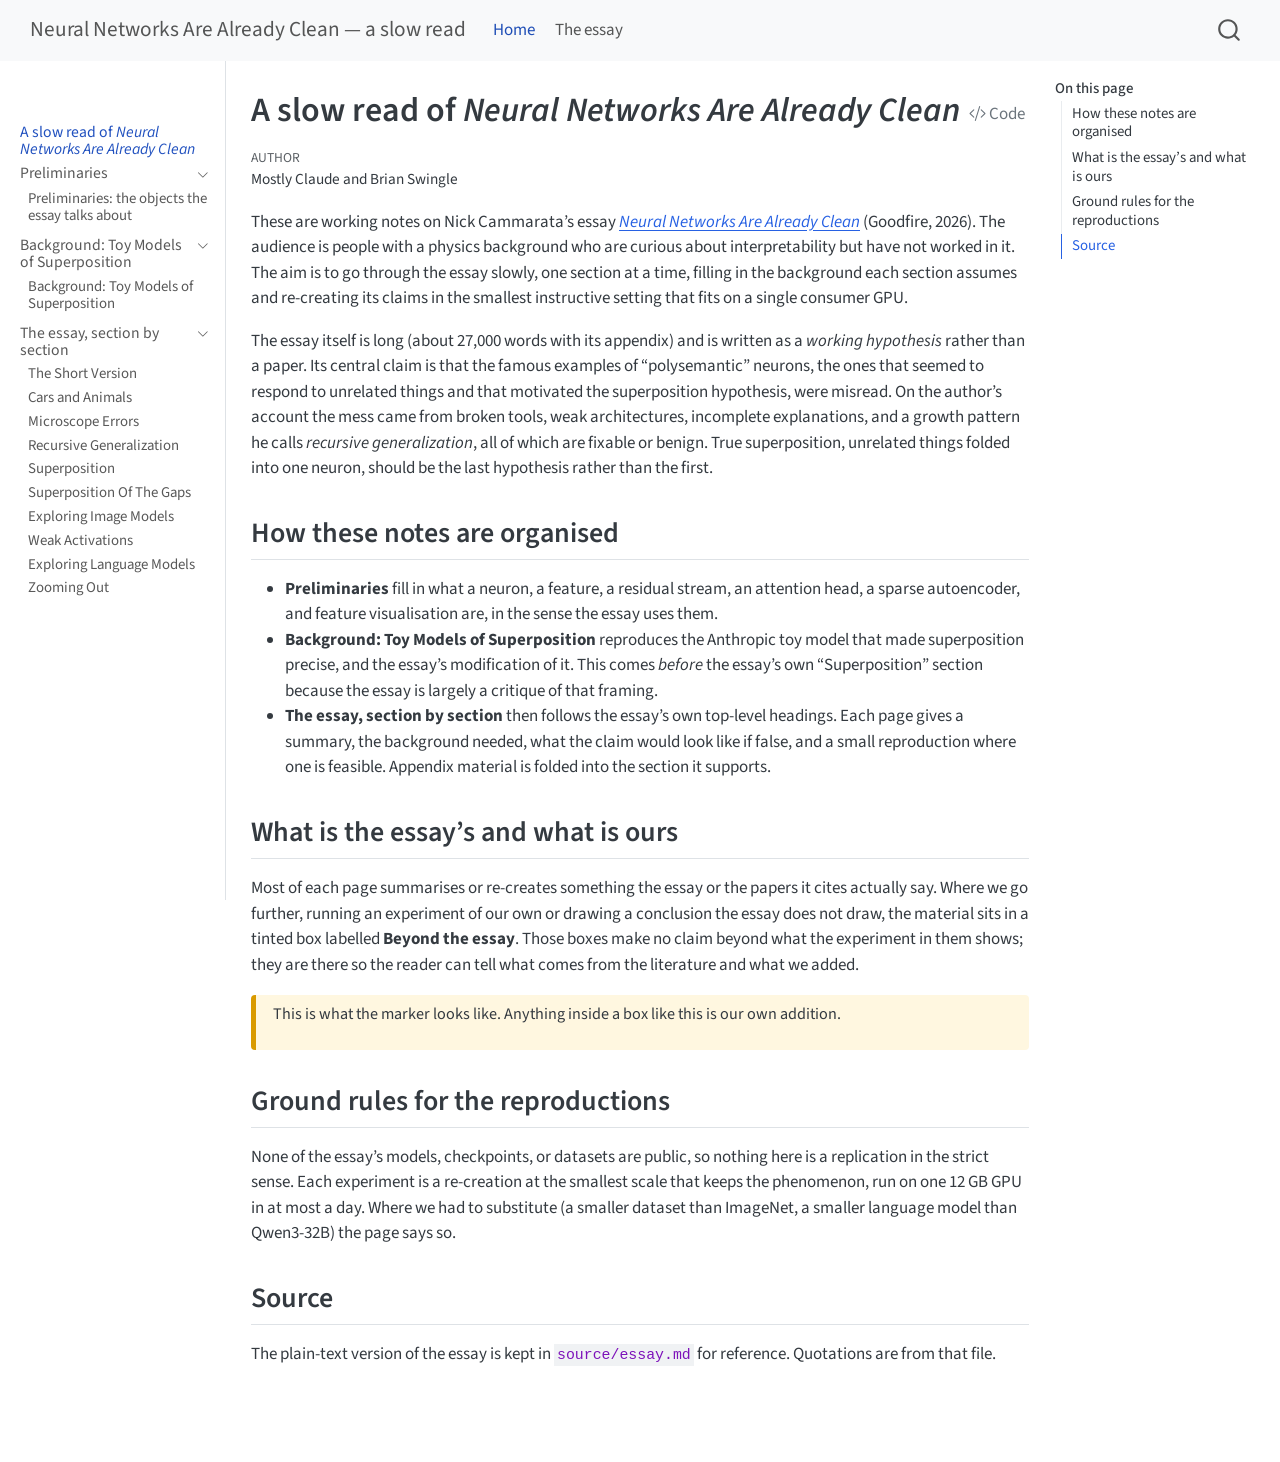
==== commit c1900597: "Built site for gh-pages" ====
--- a/index.html
+++ b/index.html
@@ -6,6 +6,7 @@
 
 <meta name="viewport" content="width=device-width, initial-scale=1.0, user-scalable=yes">
 
+<meta name="author" content="Mostly Claude and Brian Swingle">
 
 <title>A slow read of Neural Networks Are Already Clean – Neural Networks Are Already Clean — a slow read</title>
 <style>
@@ -110,6 +111,7 @@
 }</script>
 
 
+<link rel="stylesheet" href="custom.css">
 </head>
 
 <body class="nav-sidebar docked nav-fixed quarto-light">
@@ -290,6 +292,7 @@
    
   <ul>
   <li><a href="#how-these-notes-are-organised" id="toc-how-these-notes-are-organised" class="nav-link active" data-scroll-target="#how-these-notes-are-organised">How these notes are organised</a></li>
+  <li><a href="#what-is-the-essays-and-what-is-ours" id="toc-what-is-the-essays-and-what-is-ours" class="nav-link" data-scroll-target="#what-is-the-essays-and-what-is-ours">What is the essay’s and what is ours</a></li>
   <li><a href="#ground-rules-for-the-reproductions" id="toc-ground-rules-for-the-reproductions" class="nav-link" data-scroll-target="#ground-rules-for-the-reproductions">Ground rules for the reproductions</a></li>
   <li><a href="#source" id="toc-source" class="nav-link" data-scroll-target="#source">Source</a></li>
   </ul>
@@ -307,6 +310,12 @@
 
 <div class="quarto-title-meta">
 
+    <div>
+    <div class="quarto-title-meta-heading">Author</div>
+    <div class="quarto-title-meta-contents">
+             <p>Mostly Claude and Brian Swingle </p>
+          </div>
+  </div>
     
   
     
@@ -326,6 +335,13 @@
 <li><strong>Background: Toy Models of Superposition</strong> reproduces the Anthropic toy model that made superposition precise, and the essay’s modification of it. This comes <em>before</em> the essay’s own “Superposition” section because the essay is largely a critique of that framing.</li>
 <li><strong>The essay, section by section</strong> then follows the essay’s own top-level headings. Each page gives a summary, the background needed, what the claim would look like if false, and a small reproduction where one is feasible. Appendix material is folded into the section it supports.</li>
 </ul>
+</section>
+<section id="what-is-the-essays-and-what-is-ours" class="level2">
+<h2 class="anchored" data-anchor-id="what-is-the-essays-and-what-is-ours">What is the essay’s and what is ours</h2>
+<p>Most of each page summarises or re-creates something the essay or the papers it cites actually say. Where we go further, running an experiment of our own or drawing a conclusion the essay does not draw, the material sits in a tinted box labelled <strong>Beyond the essay</strong>. Those boxes make no claim beyond what the experiment in them shows; they are there so the reader can tell what comes from the literature and what we added.</p>
+<div class="beyond-inline">
+<p>This is what the marker looks like. Anything inside a box like this is our own addition.</p>
+</div>
 </section>
 <section id="ground-rules-for-the-reproductions" class="level2">
 <h2 class="anchored" data-anchor-id="ground-rules-for-the-reproductions">Ground rules for the reproductions</h2>
@@ -465,7 +481,7 @@
     }
       var localhostRegex = new RegExp(/^(?:http|https):\/\/localhost\:?[0-9]*\//);
       var mailtoRegex = new RegExp(/^mailto:/);
-        var filterRegex = new RegExp("https:\/\/physicsmonkey\.github\.io\/neurons-clean\/");
+        var filterRegex = new RegExp('/' + window.location.host + '/');
       var isInternal = (href) => {
           return filterRegex.test(href) || localhostRegex.test(href) || mailtoRegex.test(href);
       }
@@ -823,17 +839,29 @@
 <span id="cb1-29"><a href="#cb1-29" aria-hidden="true" tabindex="-1"></a>  small reproduction where one is feasible. Appendix material is folded into the section it</span>
 <span id="cb1-30"><a href="#cb1-30" aria-hidden="true" tabindex="-1"></a>  supports.</span>
 <span id="cb1-31"><a href="#cb1-31" aria-hidden="true" tabindex="-1"></a></span>
-<span id="cb1-32"><a href="#cb1-32" aria-hidden="true" tabindex="-1"></a><span class="fu">## Ground rules for the reproductions</span></span>
+<span id="cb1-32"><a href="#cb1-32" aria-hidden="true" tabindex="-1"></a><span class="fu">## What is the essay's and what is ours</span></span>
 <span id="cb1-33"><a href="#cb1-33" aria-hidden="true" tabindex="-1"></a></span>
-<span id="cb1-34"><a href="#cb1-34" aria-hidden="true" tabindex="-1"></a>None of the essay's models, checkpoints, or datasets are public, so nothing here is a</span>
-<span id="cb1-35"><a href="#cb1-35" aria-hidden="true" tabindex="-1"></a>replication in the strict sense. Each experiment is a re-creation at the smallest scale</span>
-<span id="cb1-36"><a href="#cb1-36" aria-hidden="true" tabindex="-1"></a>that keeps the phenomenon, run on one 12 GB GPU in at most a day. Where we had to substitute</span>
-<span id="cb1-37"><a href="#cb1-37" aria-hidden="true" tabindex="-1"></a>(a smaller dataset than ImageNet, a smaller language model than Qwen3-32B) the page says so.</span>
-<span id="cb1-38"><a href="#cb1-38" aria-hidden="true" tabindex="-1"></a></span>
-<span id="cb1-39"><a href="#cb1-39" aria-hidden="true" tabindex="-1"></a><span class="fu">## Source</span></span>
-<span id="cb1-40"><a href="#cb1-40" aria-hidden="true" tabindex="-1"></a></span>
-<span id="cb1-41"><a href="#cb1-41" aria-hidden="true" tabindex="-1"></a>The plain-text version of the essay is kept in <span class="in">`source/essay.md`</span> for reference. Quotations</span>
-<span id="cb1-42"><a href="#cb1-42" aria-hidden="true" tabindex="-1"></a>are from that file.</span></code></pre></div><button title="Copy to Clipboard" class="code-copy-button" data-in-quarto-modal=""><i class="bi"></i></button></div>
+<span id="cb1-34"><a href="#cb1-34" aria-hidden="true" tabindex="-1"></a>Most of each page summarises or re-creates something the essay or the papers it cites</span>
+<span id="cb1-35"><a href="#cb1-35" aria-hidden="true" tabindex="-1"></a>actually say. Where we go further, running an experiment of our own or drawing a conclusion</span>
+<span id="cb1-36"><a href="#cb1-36" aria-hidden="true" tabindex="-1"></a>the essay does not draw, the material sits in a tinted box labelled **Beyond the essay**.</span>
+<span id="cb1-37"><a href="#cb1-37" aria-hidden="true" tabindex="-1"></a>Those boxes make no claim beyond what the experiment in them shows; they are there so the</span>
+<span id="cb1-38"><a href="#cb1-38" aria-hidden="true" tabindex="-1"></a>reader can tell what comes from the literature and what we added.</span>
+<span id="cb1-39"><a href="#cb1-39" aria-hidden="true" tabindex="-1"></a></span>
+<span id="cb1-40"><a href="#cb1-40" aria-hidden="true" tabindex="-1"></a>::: {.beyond-inline}</span>
+<span id="cb1-41"><a href="#cb1-41" aria-hidden="true" tabindex="-1"></a>This is what the marker looks like. Anything inside a box like this is our own addition.</span>
+<span id="cb1-42"><a href="#cb1-42" aria-hidden="true" tabindex="-1"></a>:::</span>
+<span id="cb1-43"><a href="#cb1-43" aria-hidden="true" tabindex="-1"></a></span>
+<span id="cb1-44"><a href="#cb1-44" aria-hidden="true" tabindex="-1"></a><span class="fu">## Ground rules for the reproductions</span></span>
+<span id="cb1-45"><a href="#cb1-45" aria-hidden="true" tabindex="-1"></a></span>
+<span id="cb1-46"><a href="#cb1-46" aria-hidden="true" tabindex="-1"></a>None of the essay's models, checkpoints, or datasets are public, so nothing here is a</span>
+<span id="cb1-47"><a href="#cb1-47" aria-hidden="true" tabindex="-1"></a>replication in the strict sense. Each experiment is a re-creation at the smallest scale</span>
+<span id="cb1-48"><a href="#cb1-48" aria-hidden="true" tabindex="-1"></a>that keeps the phenomenon, run on one 12 GB GPU in at most a day. Where we had to substitute</span>
+<span id="cb1-49"><a href="#cb1-49" aria-hidden="true" tabindex="-1"></a>(a smaller dataset than ImageNet, a smaller language model than Qwen3-32B) the page says so.</span>
+<span id="cb1-50"><a href="#cb1-50" aria-hidden="true" tabindex="-1"></a></span>
+<span id="cb1-51"><a href="#cb1-51" aria-hidden="true" tabindex="-1"></a><span class="fu">## Source</span></span>
+<span id="cb1-52"><a href="#cb1-52" aria-hidden="true" tabindex="-1"></a></span>
+<span id="cb1-53"><a href="#cb1-53" aria-hidden="true" tabindex="-1"></a>The plain-text version of the essay is kept in <span class="in">`source/essay.md`</span> for reference. Quotations</span>
+<span id="cb1-54"><a href="#cb1-54" aria-hidden="true" tabindex="-1"></a>are from that file.</span></code></pre></div><button title="Copy to Clipboard" class="code-copy-button" data-in-quarto-modal=""><i class="bi"></i></button></div>
 </div></div></div></div></div>
 </div> <!-- /content -->
 
--- a/custom.css
+++ b/custom.css
@@ -0,0 +1,27 @@
+/* Material that goes beyond the essay and the literature it cites */
+.beyond {
+  background: #fff7e0;
+  border-left: 5px solid #d99a00;
+  border-radius: 6px;
+  padding: 0.75rem 1.4rem 1rem 1.4rem;
+  margin: 1.75rem 0;
+}
+.beyond::before {
+  content: "Beyond the essay \2014 our own addition";
+  display: block;
+  font-size: 0.78rem;
+  font-weight: 700;
+  letter-spacing: 0.08em;
+  text-transform: uppercase;
+  color: #8a6100;
+  margin-bottom: 0.4rem;
+}
+.beyond h2:first-of-type, .beyond h3:first-of-type { margin-top: 0.25rem; }
+.beyond-inline {
+  background: #fff7e0;
+  border-left: 5px solid #d99a00;
+  padding: 0.4rem 1rem;
+  margin: 1rem 0;
+  border-radius: 4px;
+  font-size: 0.95rem;
+}
